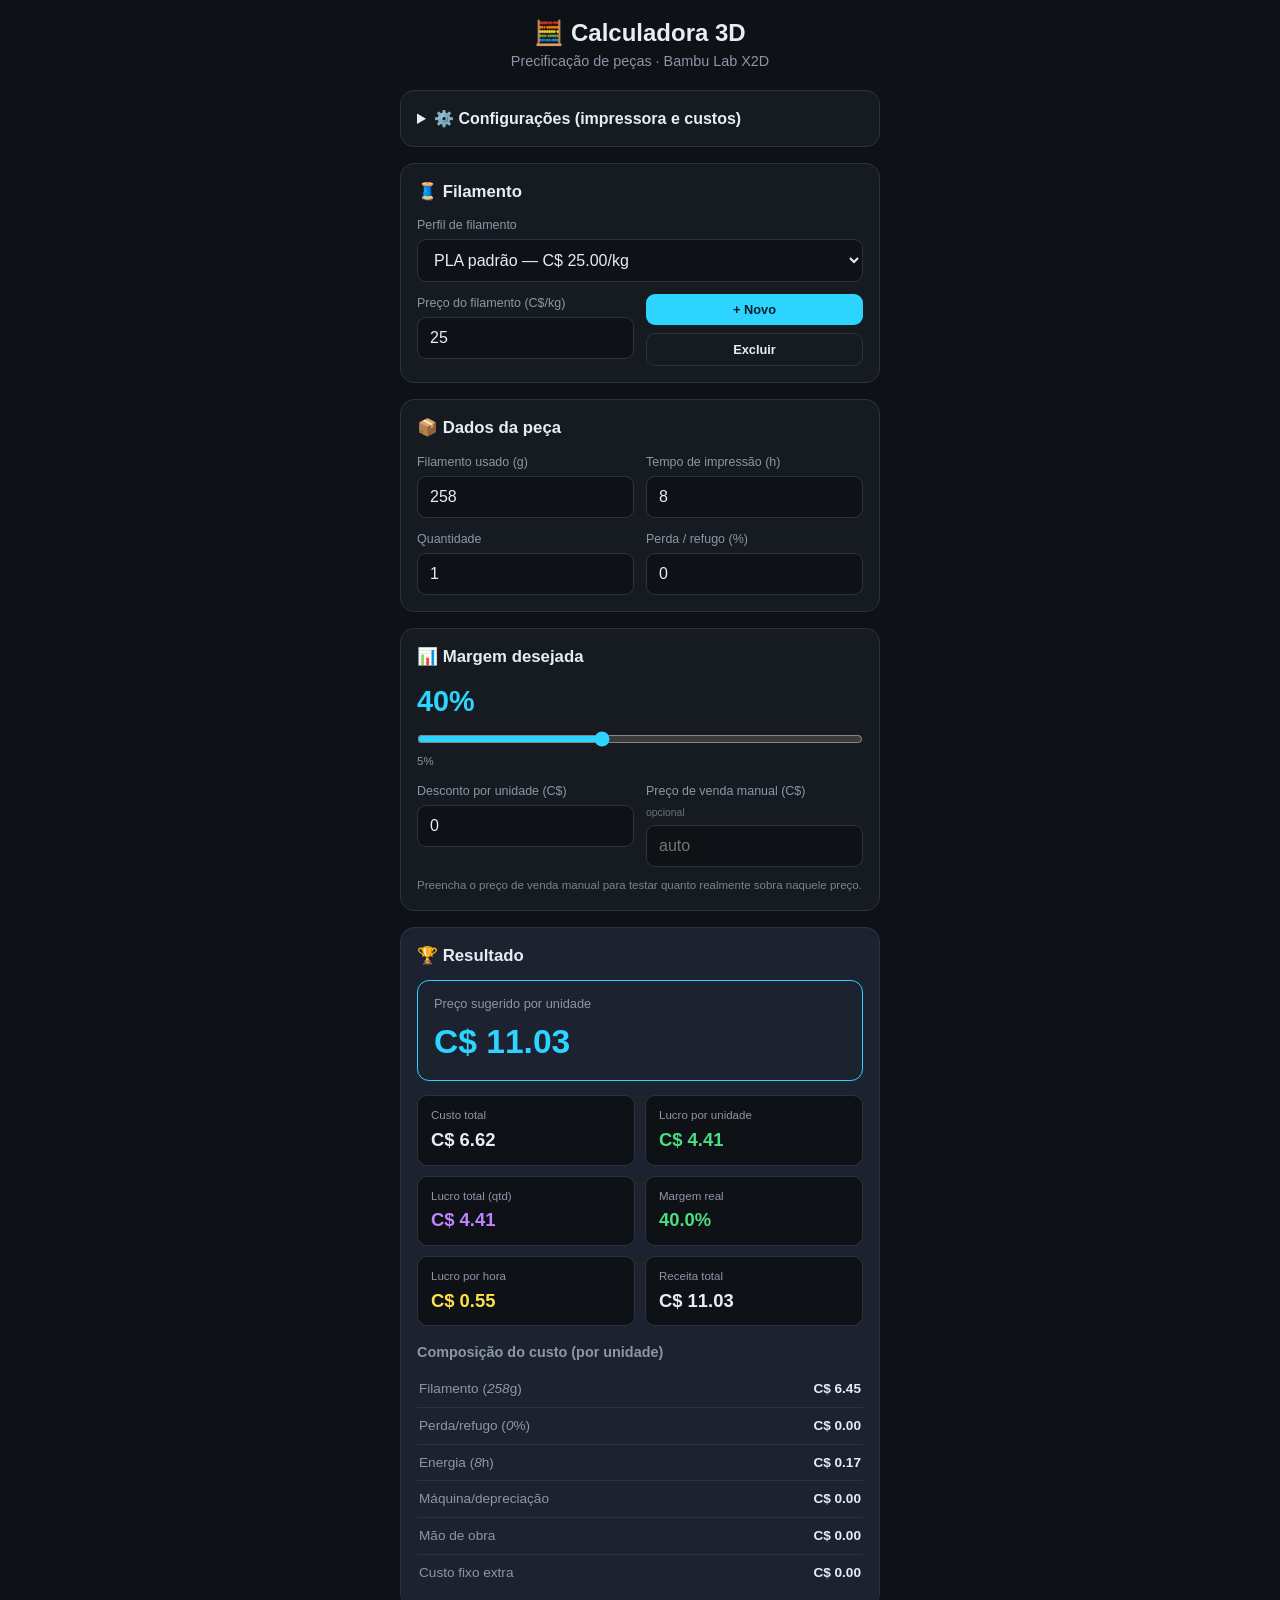
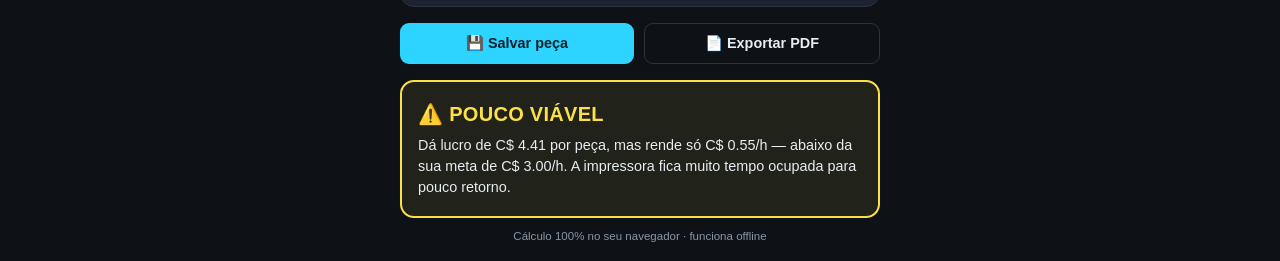
==== calculadora.html @ a9a71334 "Add standalone single-file build (calculadora.html) Versão num arquivo só (HTML+CSS+JS inline) para " ====
<!DOCTYPE html>
<html lang="pt-BR">
<head>
<meta charset="UTF-8" />
<meta name="viewport" content="width=device-width, initial-scale=1.0" />
<meta name="theme-color" content="#0e1116" />
<title>Calculadora de Preço — Impressão 3D</title>
<style>
:root {
  --bg: #0e1116;
  --card: #161b22;
  --card2: #1c2230;
  --border: #2a3340;
  --txt: #e6edf3;
  --muted: #8b97a7;
  --accent: #2dd4ff;
  --verde: #4ade80;
  --roxo: #c084fc;
  --amarelo: #fde047;
  --vermelho: #f87171;
}

* { box-sizing: border-box; margin: 0; padding: 0; }

body {
  font-family: -apple-system, "Segoe UI", Roboto, sans-serif;
  background: var(--bg);
  color: var(--txt);
  line-height: 1.45;
  padding: 16px;
}

.app { max-width: 480px; margin: 0 auto; }

.topbar { text-align: center; margin-bottom: 18px; }
.topbar h1 { font-size: 1.5rem; }
.topbar .sub { color: var(--muted); font-size: .9rem; }

.card {
  background: var(--card);
  border: 1px solid var(--border);
  border-radius: 14px;
  padding: 16px;
  margin-bottom: 16px;
}

.card h2 { font-size: 1.05rem; margin-bottom: 12px; }
.card h3 { font-size: .9rem; margin: 16px 0 8px; color: var(--muted); }

summary { cursor: pointer; font-weight: 600; }
.config[open] summary { margin-bottom: 12px; }

.grid {
  display: grid;
  grid-template-columns: 1fr 1fr;
  gap: 12px;
}

label {
  display: flex;
  flex-direction: column;
  font-size: .78rem;
  color: var(--muted);
  gap: 5px;
}
label.full { grid-column: 1 / -1; margin-bottom: 12px; }
label small { color: var(--muted); opacity: .7; }

input[type="number"], select {
  background: var(--bg);
  border: 1px solid var(--border);
  border-radius: 9px;
  padding: 11px 12px;
  color: var(--txt);
  font-size: 1rem;
  width: 100%;
}
input:focus, select:focus { outline: none; border-color: var(--accent); }

.hint { font-size: .72rem; color: var(--muted); margin-top: 10px; opacity: .85; }

.margem-valor { font-size: 1.8rem; font-weight: 700; color: var(--accent); }
input[type="range"] { width: 100%; margin: 8px 0 2px; accent-color: var(--accent); }
.range-min { font-size: .72rem; color: var(--muted); margin-bottom: 12px; }

.btn-col { display: flex; flex-direction: column; gap: 8px; justify-content: flex-end; }
.btn {
  background: var(--accent);
  color: #04222b;
  border: none;
  border-radius: 9px;
  padding: 11px 14px;
  font-size: .9rem;
  font-weight: 700;
  cursor: pointer;
}
.btn.ghost { background: transparent; color: var(--txt); border: 1px solid var(--border); }
.btn.small { padding: 8px 10px; font-size: .8rem; }

.acoes { display: flex; gap: 10px; margin-bottom: 16px; }
.acoes .btn { flex: 1; }

.resultado { background: var(--card2); }

.preco-box {
  border: 1.5px solid var(--accent);
  border-radius: 12px;
  padding: 14px 16px;
  margin-bottom: 14px;
  display: flex;
  flex-direction: column;
  gap: 4px;
}
.preco-label { font-size: .8rem; color: var(--muted); }
.preco-valor { font-size: 2.1rem; font-weight: 800; color: var(--accent); }

.metricas { display: grid; grid-template-columns: 1fr 1fr; gap: 10px; }
.metrica {
  background: var(--bg);
  border: 1px solid var(--border);
  border-radius: 10px;
  padding: 11px 13px;
  display: flex;
  flex-direction: column;
  gap: 3px;
}
.metrica span { font-size: .72rem; color: var(--muted); }
.metrica strong { font-size: 1.15rem; }
.verde { color: var(--verde); }
.roxo { color: var(--roxo); }
.amarelo { color: var(--amarelo); }

.breakdown { list-style: none; }
.breakdown li {
  display: flex;
  justify-content: space-between;
  padding: 8px 2px;
  border-bottom: 1px solid var(--border);
  font-size: .85rem;
}
.breakdown li span { color: var(--muted); }
.breakdown li:last-child { border-bottom: none; }

.catalogo { list-style: none; }
.catalogo li {
  display: flex;
  align-items: center;
  justify-content: space-between;
  gap: 8px;
  padding: 10px 2px;
  border-bottom: 1px solid var(--border);
  font-size: .85rem;
}
.catalogo li:last-child { border-bottom: none; }
.catalogo .cat-info { flex: 1; min-width: 0; }
.catalogo .cat-nome { font-weight: 600; }
.catalogo .cat-sub { font-size: .72rem; color: var(--muted); }
.catalogo .cat-actions { display: flex; gap: 6px; }
.catalogo button {
  background: transparent; border: 1px solid var(--border);
  color: var(--txt); border-radius: 7px; padding: 5px 9px;
  font-size: .75rem; cursor: pointer;
}

/* VEREDITO */
.veredito {
  border-radius: 14px;
  padding: 18px 16px;
  margin-bottom: 10px;
  display: flex;
  flex-direction: column;
  gap: 6px;
  border: 2px solid var(--border);
  background: var(--card);
}
.vd-tag { font-size: 1.25rem; font-weight: 800; letter-spacing: .3px; }
.vd-msg { font-size: .9rem; color: var(--txt); }
.veredito.ok { border-color: var(--verde); background: rgba(74,222,128,.08); }
.veredito.ok .vd-tag { color: var(--verde); }
.veredito.warn { border-color: var(--amarelo); background: rgba(253,224,71,.08); }
.veredito.warn .vd-tag { color: var(--amarelo); }
.veredito.bad { border-color: var(--vermelho); background: rgba(248,113,113,.10); }
.veredito.bad .vd-tag { color: var(--vermelho); }

.rodape { text-align: center; color: var(--muted); font-size: .72rem; margin-top: 8px; }

@media print {
  body { background: #fff; color: #000; }
  .no-print, summary, input[type="range"] { display: none !important; }
  .card, .veredito { border-color: #ccc; background: #fff; }
  .preco-valor, .accent, .verde, .roxo, .amarelo { color: #000 !important; }
  .config { display: none; }
}

</style>
</head>
<body>
  <main class="app">
    <header class="topbar">
      <h1>🧮 Calculadora 3D</h1>
      <p class="sub">Precificação de peças · <span id="printerNome">Bambu Lab</span></p>
    </header>

    <!-- CONFIGURAÇÕES -->
    <details class="card config">
      <summary>⚙️ Configurações (impressora e custos)</summary>

      <label class="full">Impressora (preset de potência)
        <select id="printer">
          <option value="90">Bambu Lab A1 mini (~90 W)</option>
          <option value="95">Bambu Lab A1 (~95 W)</option>
          <option value="110">Bambu Lab P1P / P1S (~110 W)</option>
          <option value="120">Bambu Lab X1 / X1-Carbon (~120 W)</option>
          <option value="140" selected>Bambu Lab X2D — bico duplo (~140 W estim.)</option>
          <option value="150">Bambu Lab H2D (~150 W)</option>
          <option value="custom">Personalizado…</option>
        </select>
      </label>

      <div class="grid">
        <label>Potência média (W)
          <input id="potencia" type="number" step="1" value="140" />
        </label>
        <label>Tarifa de energia (C$/kWh)
          <input id="tarifa" type="number" step="0.01" value="0.15" />
        </label>
        <label>Depreciação da máquina (C$/h)
          <input id="maquinaHora" type="number" step="0.01" value="0" />
        </label>
        <label>Mão de obra / pós-processo (C$)
          <input id="maoObra" type="number" step="0.01" value="0" />
        </label>
        <label>Custo fixo extra (C$)
          <input id="fixoExtra" type="number" step="0.01" value="0" />
        </label>
        <label>Meta de lucro por hora (C$/h)
          <input id="metaHora" type="number" step="0.50" value="3.00" />
        </label>
      </div>
      <p class="hint">A potência é a média durante a impressão (não o pico). Ajuste se medir o consumo real da sua Bambu Lab.</p>
    </details>

    <!-- FILAMENTO -->
    <section class="card">
      <h2>🧵 Filamento</h2>
      <label class="full">Perfil de filamento
        <select id="filamentoPerfil"></select>
      </label>
      <div class="grid">
        <label>Preço do filamento (C$/kg)
          <input id="precoKg" type="number" step="0.01" value="25.00" />
        </label>
        <div class="btn-col">
          <button type="button" id="novoFilamento" class="btn small">+ Novo</button>
          <button type="button" id="excluirFilamento" class="btn small ghost">Excluir</button>
        </div>
      </div>
    </section>

    <!-- DADOS DA PEÇA -->
    <section class="card">
      <h2>📦 Dados da peça</h2>
      <div class="grid">
        <label>Filamento usado (g)
          <input id="filamento" type="number" step="0.1" value="258" />
        </label>
        <label>Tempo de impressão (h)
          <input id="tempo" type="number" step="0.1" value="8" />
        </label>
        <label>Quantidade
          <input id="quantidade" type="number" step="1" value="1" />
        </label>
        <label>Perda / refugo (%)
          <input id="perda" type="number" step="0.1" value="0" />
        </label>
      </div>
    </section>

    <!-- MARGEM -->
    <section class="card">
      <h2>📊 Margem desejada</h2>
      <div class="margem-valor"><span id="margemLabel">40</span>%</div>
      <input id="margem" type="range" min="5" max="90" step="1" value="40" />
      <div class="range-min">5%</div>
      <div class="grid">
        <label>Desconto por unidade (C$)
          <input id="desconto" type="number" step="0.01" value="0" />
        </label>
        <label>Preço de venda manual (C$) <small>opcional</small>
          <input id="precoManual" type="number" step="0.01" value="" placeholder="auto" />
        </label>
      </div>
      <p class="hint">Preencha o preço de venda manual para testar quanto realmente sobra naquele preço.</p>
    </section>

    <!-- RESULTADO -->
    <section class="card resultado">
      <h2>🏆 Resultado</h2>
      <div class="preco-box">
        <span class="preco-label">Preço sugerido por unidade</span>
        <span class="preco-valor" id="precoUnid">R$ 0,00</span>
      </div>

      <div class="metricas">
        <div class="metrica">
          <span>Custo total</span>
          <strong id="custoTotal">R$ 0,00</strong>
        </div>
        <div class="metrica">
          <span>Lucro por unidade</span>
          <strong class="verde" id="lucroUnid">R$ 0,00</strong>
        </div>
        <div class="metrica">
          <span>Lucro total (qtd)</span>
          <strong class="roxo" id="lucroTotal">R$ 0,00</strong>
        </div>
        <div class="metrica">
          <span>Margem real</span>
          <strong class="verde" id="margemReal">0%</strong>
        </div>
        <div class="metrica">
          <span>Lucro por hora</span>
          <strong class="amarelo" id="lucroHora">R$ 0,00</strong>
        </div>
        <div class="metrica">
          <span>Receita total</span>
          <strong id="receitaTotal">R$ 0,00</strong>
        </div>
      </div>

      <h3>Composição do custo (por unidade)</h3>
      <ul class="breakdown">
        <li><span>Filamento (<i id="bdFilG">0</i>g)</span><b id="bdFil">R$ 0,00</b></li>
        <li><span>Perda/refugo (<i id="bdPerdaP">0</i>%)</span><b id="bdPerda">R$ 0,00</b></li>
        <li><span>Energia (<i id="bdEnergiaH">0</i>h)</span><b id="bdEnergia">R$ 0,00</b></li>
        <li><span>Máquina/depreciação</span><b id="bdMaquina">R$ 0,00</b></li>
        <li><span>Mão de obra</span><b id="bdMao">R$ 0,00</b></li>
        <li><span>Custo fixo extra</span><b id="bdFixo">R$ 0,00</b></li>
      </ul>
    </section>

    <!-- AÇÕES -->
    <section class="acoes no-print">
      <button type="button" id="salvarPeca" class="btn">💾 Salvar peça</button>
      <button type="button" id="exportarPdf" class="btn ghost">📄 Exportar PDF</button>
    </section>

    <!-- CATÁLOGO -->
    <section class="card no-print" id="catalogoCard" hidden>
      <h2>📚 Catálogo de peças</h2>
      <ul class="catalogo" id="catalogo"></ul>
    </section>

    <!-- VEREDITO / RODAPÉ -->
    <footer class="veredito" id="veredito">
      <span class="vd-tag" id="vdTag">—</span>
      <span class="vd-msg" id="vdMsg">Preencha os dados para ver o veredito.</span>
    </footer>
    <p class="rodape">Cálculo 100% no seu navegador · funciona offline</p>
  </main>

  <script>
// Calculadora de precificação para impressão 3D — Bambu Lab
// Lógica de custo reconstruída do app de referência + veredito de viabilidade.

const $ = (id) => document.getElementById(id);

const FIELDS = [
  "potencia", "tarifa", "maquinaHora", "maoObra", "fixoExtra", "metaHora",
  "precoKg", "filamento", "tempo", "quantidade", "perda", "margem",
  "desconto", "precoManual",
];

const LS_FIL = "calc3d_filaments_cad";
const LS_PECAS = "calc3d_pecas_cad";
const LS_STATE = "calc3d_state_cad";

// Moeda em dólar canadense (CAD)
const money = (v) =>
  "C$ " + v.toLocaleString("en-CA", { minimumFractionDigits: 2, maximumFractionDigits: 2 });
const num = (id) => parseFloat($(id).value) || 0;
const load = (k, def) => { try { return JSON.parse(localStorage.getItem(k)) ?? def; } catch { return def; } };
const save = (k, v) => { try { localStorage.setItem(k, JSON.stringify(v)); } catch {} };
const uid = () => Math.random().toString(36).slice(2, 9);

// ---------------------------------------------------------------- cálculo ----
function calcular() {
  const precoKg = num("precoKg");
  const potenciaW = num("potencia");
  const tarifa = num("tarifa");
  const maquinaHora = num("maquinaHora");
  const maoObra = num("maoObra");
  const fixoExtra = num("fixoExtra");
  const metaHora = num("metaHora");

  const filamentoG = num("filamento");
  const tempoH = num("tempo");
  const qtd = Math.max(1, num("quantidade"));
  const perdaP = num("perda");
  const margemP = num("margem");
  const desconto = num("desconto");
  const precoManual = parseFloat($("precoManual").value);

  $("margemLabel").textContent = margemP;

  // custos por unidade
  const custoFilamento = (filamentoG / 1000) * precoKg;
  const custoPerda = custoFilamento * (perdaP / 100);
  const custoEnergia = (potenciaW / 1000) * tempoH * tarifa;
  const custoMaquina = maquinaHora * tempoH;
  const custoTotal =
    custoFilamento + custoPerda + custoEnergia + custoMaquina + maoObra + fixoExtra;

  // preço: manual se preenchido, senão sugerido pela margem
  const margem = Math.min(margemP, 99.9) / 100;
  const precoSugerido = Math.max(0, custoTotal / (1 - margem) - desconto);
  const usandoManual = !isNaN(precoManual) && precoManual > 0;
  const precoUnid = usandoManual ? precoManual : precoSugerido;

  const lucroUnid = precoUnid - custoTotal;
  const lucroTotal = lucroUnid * qtd;
  const receitaTotal = precoUnid * qtd;
  const margemReal = precoUnid > 0 ? (lucroUnid / precoUnid) * 100 : 0;
  const lucroHora = tempoH > 0 ? lucroUnid / tempoH : 0;

  // saída
  $("precoUnid").textContent = money(precoUnid);
  document.querySelector(".preco-label").textContent =
    usandoManual ? "Preço de venda (manual)" : "Preço sugerido por unidade";
  $("custoTotal").textContent = money(custoTotal);
  $("lucroUnid").textContent = money(lucroUnid);
  $("lucroTotal").textContent = money(lucroTotal);
  $("margemReal").textContent = margemReal.toFixed(1) + "%";
  $("lucroHora").textContent = money(lucroHora);
  $("receitaTotal").textContent = money(receitaTotal);
  $("lucroUnid").style.color = lucroUnid >= 0 ? "var(--verde)" : "var(--vermelho)";
  $("margemReal").style.color = margemReal >= 0 ? "var(--verde)" : "var(--vermelho)";

  $("bdFilG").textContent = filamentoG;
  $("bdFil").textContent = money(custoFilamento);
  $("bdPerdaP").textContent = perdaP;
  $("bdPerda").textContent = money(custoPerda);
  $("bdEnergiaH").textContent = tempoH;
  $("bdEnergia").textContent = money(custoEnergia);
  $("bdMaquina").textContent = money(custoMaquina);
  $("bdMao").textContent = money(maoObra);
  $("bdFixo").textContent = money(fixoExtra);

  veredito({ lucroUnid, lucroHora, metaHora, margemReal });
  persistirEstado();
}

// ------------------------------------------------------------- veredito ------
function veredito({ lucroUnid, lucroHora, metaHora, margemReal }) {
  const el = $("veredito"), tag = $("vdTag"), msg = $("vdMsg");
  el.classList.remove("ok", "warn", "bad");

  if (lucroUnid <= 0) {
    el.classList.add("bad");
    tag.textContent = "❌ INVIÁVEL";
    msg.textContent =
      `Nesse preço você teria prejuízo de ${money(Math.abs(lucroUnid))} por peça. ` +
      `O preço de venda não cobre o filamento + energia + custos. Aumente o preço ou reduza o custo.`;
  } else if (lucroHora < metaHora) {
    el.classList.add("warn");
    tag.textContent = "⚠️ POUCO VIÁVEL";
    msg.textContent =
      `Dá lucro de ${money(lucroUnid)} por peça, mas rende só ${money(lucroHora)}/h — ` +
      `abaixo da sua meta de ${money(metaHora)}/h. A impressora fica muito tempo ocupada para pouco retorno.`;
  } else {
    el.classList.add("ok");
    tag.textContent = "✅ VIÁVEL";
    msg.textContent =
      `Vale a pena fazer: lucro de ${money(lucroUnid)} por peça (${margemReal.toFixed(0)}% de margem) ` +
      `e ${money(lucroHora)}/h de impressão, acima da sua meta de ${money(metaHora)}/h.`;
  }
}

// ------------------------------------------------------- estado / persistir --
function persistirEstado() {
  const st = {};
  FIELDS.forEach((f) => (st[f] = $(f).value));
  st.printer = $("printer").value;
  save(LS_STATE, st);
}
function restaurarEstado() {
  const st = load(LS_STATE, null);
  if (!st) return;
  FIELDS.forEach((f) => { if (st[f] !== undefined) $(f).value = st[f]; });
  if (st.printer) $("printer").value = st.printer;
}

// ----------------------------------------------------------- filamentos ------
function filamentosDefault() {
  return [
    { id: uid(), nome: "PLA padrão", precoKg: 25 },
    { id: uid(), nome: "PETG", precoKg: 30 },
    { id: uid(), nome: "ABS", precoKg: 28 },
  ];
}
function renderFilamentos(selId) {
  const fils = load(LS_FIL, null) || (save(LS_FIL, filamentosDefault()), load(LS_FIL, []));
  const sel = $("filamentoPerfil");
  sel.innerHTML = "";
  fils.forEach((f) => {
    const o = document.createElement("option");
    o.value = f.id;
    o.textContent = `${f.nome} — ${money(f.precoKg)}/kg`;
    sel.appendChild(o);
  });
  if (selId) sel.value = selId;
  const atual = fils.find((f) => f.id === sel.value);
  if (atual) $("precoKg").value = atual.precoKg;
}
function novoFilamento() {
  const nome = prompt("Nome do filamento:");
  if (!nome) return;
  const preco = parseFloat((prompt("Preço por kg (C$):", "25") || "").replace(",", "."));
  if (!preco || preco <= 0) return;
  const fils = load(LS_FIL, []);
  const novo = { id: uid(), nome, precoKg: preco };
  fils.push(novo);
  save(LS_FIL, fils);
  renderFilamentos(novo.id);
  calcular();
}
function excluirFilamento() {
  const id = $("filamentoPerfil").value;
  let fils = load(LS_FIL, []);
  if (fils.length <= 1) return alert("Mantenha ao menos um filamento.");
  fils = fils.filter((f) => f.id !== id);
  save(LS_FIL, fils);
  renderFilamentos(fils[0].id);
  calcular();
}

// ------------------------------------------------------------- catálogo ------
function snapshot() {
  const st = {};
  FIELDS.forEach((f) => (st[f] = $(f).value));
  return st;
}
function salvarPeca() {
  const nome = prompt("Nome da peça:");
  if (!nome) return;
  const pecas = load(LS_PECAS, []);
  pecas.push({ id: uid(), nome, data: snapshot(), preco: $("precoUnid").textContent });
  save(LS_PECAS, pecas);
  renderCatalogo();
}
function renderCatalogo() {
  const pecas = load(LS_PECAS, []);
  const card = $("catalogoCard"), ul = $("catalogo");
  card.hidden = pecas.length === 0;
  ul.innerHTML = "";
  pecas.forEach((p) => {
    const li = document.createElement("li");
    li.innerHTML =
      `<div class="cat-info"><div class="cat-nome"></div><div class="cat-sub"></div></div>` +
      `<div class="cat-actions"><button data-act="load">Abrir</button><button data-act="del">Excluir</button></div>`;
    li.querySelector(".cat-nome").textContent = p.nome;
    li.querySelector(".cat-sub").textContent =
      `${p.data.filamento}g · ${p.data.tempo}h · ${p.preco}`;
    li.querySelector('[data-act="load"]').onclick = () => carregarPeca(p.id);
    li.querySelector('[data-act="del"]').onclick = () => excluirPeca(p.id);
    ul.appendChild(li);
  });
}
function carregarPeca(id) {
  const p = load(LS_PECAS, []).find((x) => x.id === id);
  if (!p) return;
  FIELDS.forEach((f) => { if (p.data[f] !== undefined) $(f).value = p.data[f]; });
  calcular();
  window.scrollTo({ top: 0, behavior: "smooth" });
}
function excluirPeca(id) {
  save(LS_PECAS, load(LS_PECAS, []).filter((x) => x.id !== id));
  renderCatalogo();
}

// --------------------------------------------------------------- eventos -----
$("printer").addEventListener("change", (e) => {
  const v = e.target.value;
  $("printerNome").textContent = e.target.selectedOptions[0].text.split(/\s+[—(]/)[0].trim();
  if (v !== "custom") { $("potencia").value = v; calcular(); }
});
$("filamentoPerfil").addEventListener("change", () => { renderFilamentos($("filamentoPerfil").value); calcular(); });
$("novoFilamento").addEventListener("click", novoFilamento);
$("excluirFilamento").addEventListener("click", excluirFilamento);
$("salvarPeca").addEventListener("click", salvarPeca);
$("exportarPdf").addEventListener("click", () => window.print());
FIELDS.forEach((id) => $(id).addEventListener("input", calcular));

// ----------------------------------------------------------------- init ------
restaurarEstado();
renderFilamentos($("filamentoPerfil").value);
renderCatalogo();
$("printerNome").textContent = $("printer").selectedOptions[0].text.split(/\s+[—(]/)[0].trim();
calcular();

// PWA (só registra em http/https; em file:// é ignorado)
if ("serviceWorker" in navigator && location.protocol.startsWith("http")) {
  navigator.serviceWorker.register("sw.js").catch(() => {});
}

</script>
</body>
</html>
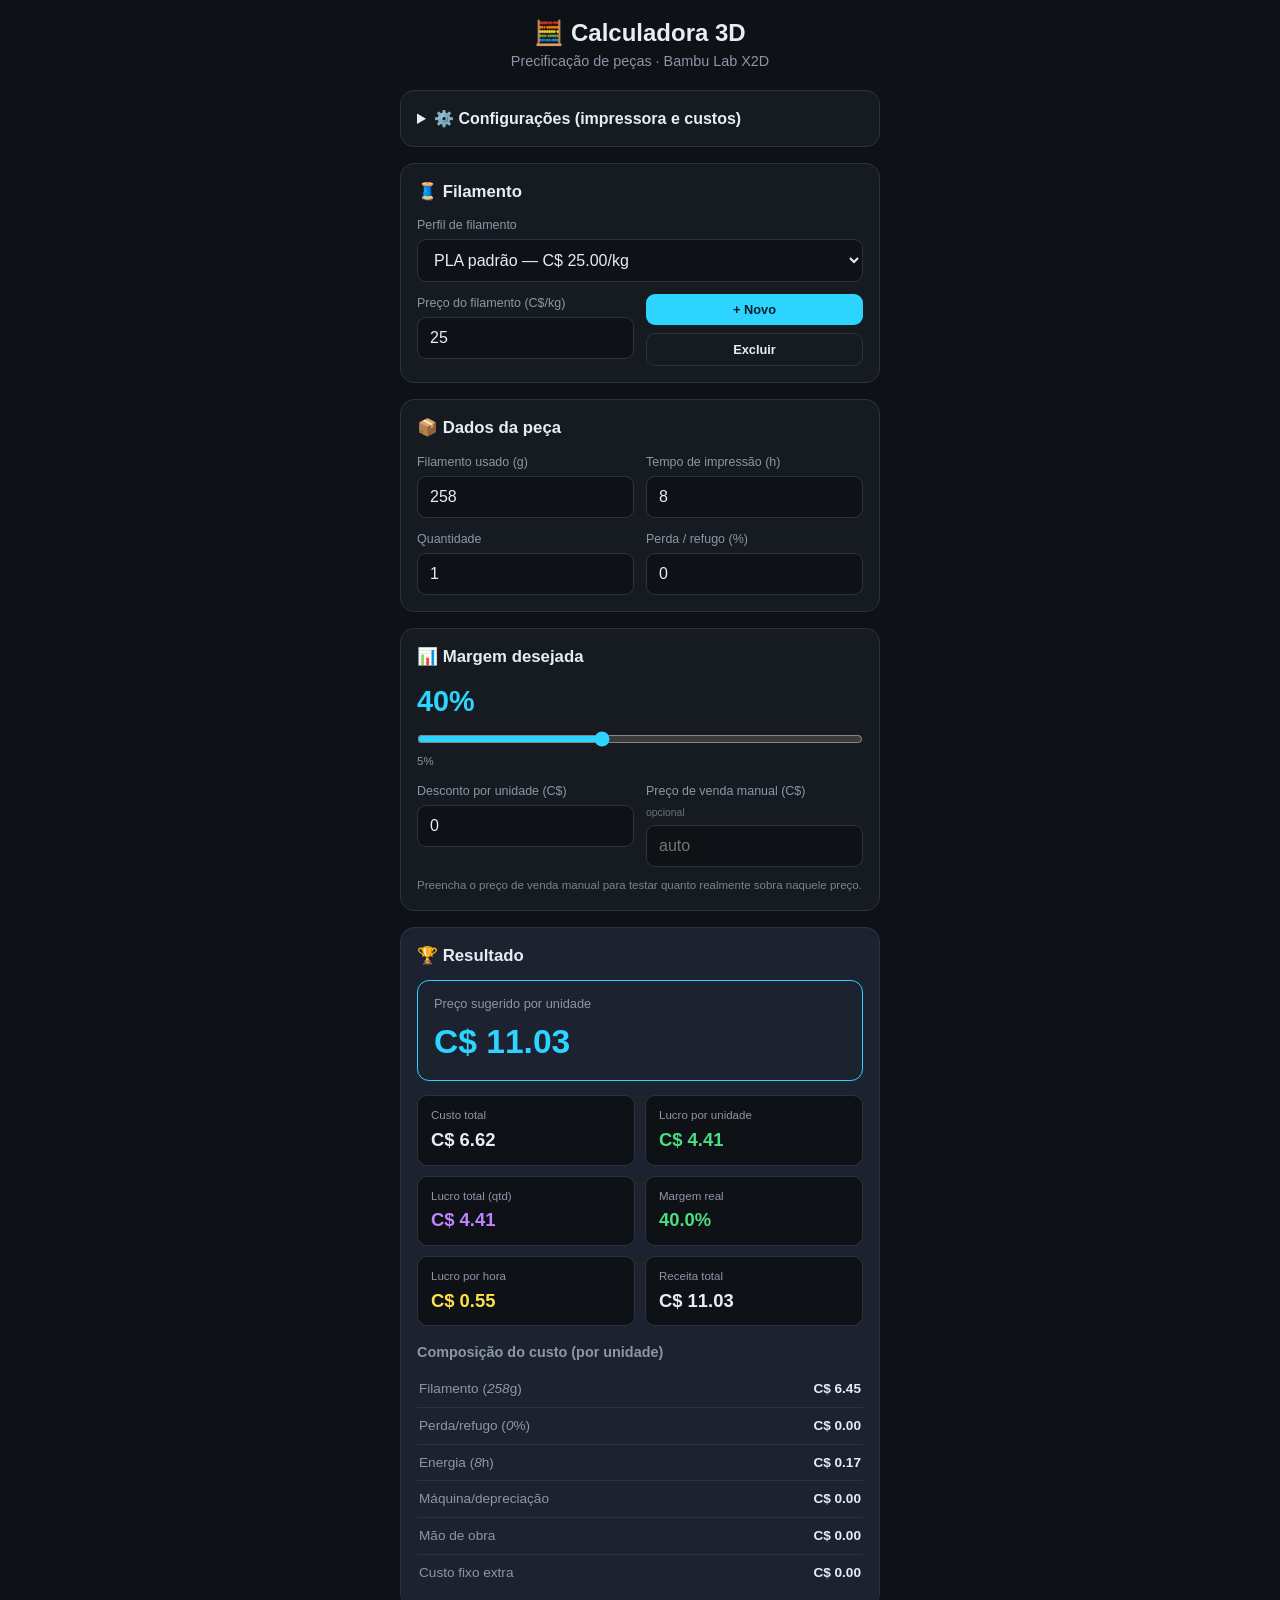
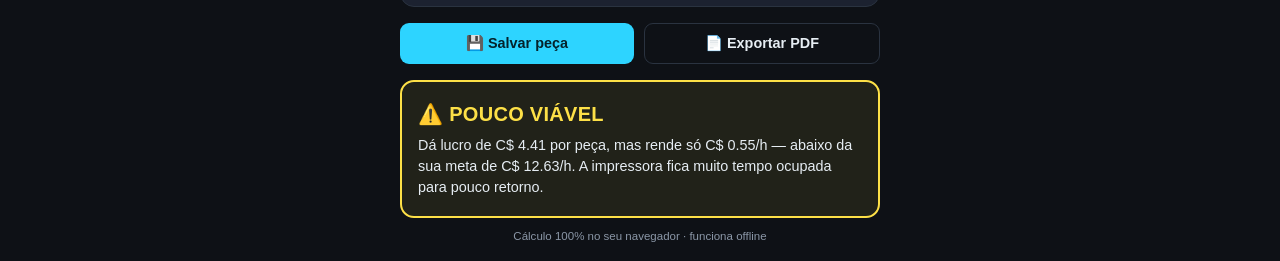
==== commit c2e0827b: "Derive hourly profit target from annual income goal - Nova secao Meta de renda: renda/ano + horas/me" ====
--- a/calculadora.html
+++ b/calculadora.html
@@ -233,10 +233,22 @@
         <label>Custo fixo extra (C$)
           <input id="fixoExtra" type="number" step="0.01" value="0" />
         </label>
-        <label>Meta de lucro por hora (C$/h)
-          <input id="metaHora" type="number" step="0.50" value="3.00" />
+        <label>Meta de lucro por hora (C$/h) <small>auto</small>
+          <input id="metaHora" type="number" step="0.50" value="12.63" />
         </label>
       </div>
+
+      <h3>🎯 Meta de renda (salário)</h3>
+      <div class="grid">
+        <label>Renda desejada por ano (C$)
+          <input id="rendaAno" type="number" step="1000" value="80000" />
+        </label>
+        <label>Horas de impressão por mês
+          <input id="horasMes" type="number" step="1" value="528" />
+        </label>
+      </div>
+      <p class="hint" id="metaInfo"></p>
+      <p class="hint">1 impressora 24h × 22 dias = 528 h/mês. Para uma fazenda de N máquinas, multiplique (ex.: 4 máquinas = 2112 h/mês). A meta de lucro/hora acima é calculada a partir disso.</p>
       <p class="hint">A potência é a média durante a impressão (não o pico). Ajuste se medir o consumo real da sua Bambu Lab.</p>
     </details>
 
@@ -367,6 +379,7 @@
 
 const FIELDS = [
   "potencia", "tarifa", "maquinaHora", "maoObra", "fixoExtra", "metaHora",
+  "rendaAno", "horasMes",
   "precoKg", "filamento", "tempo", "quantidade", "perda", "margem",
   "desconto", "precoManual",
 ];
@@ -476,6 +489,20 @@
   }
 }
 
+// ----------------------------------------------- meta de renda (salário) -----
+function atualizarMeta() {
+  const renda = num("rendaAno");
+  const horasAno = num("horasMes") * 12;
+  if (horasAno > 0 && renda > 0) {
+    const metaH = renda / horasAno;
+    $("metaHora").value = metaH.toFixed(2);
+    $("metaInfo").textContent =
+      `Para tirar ${money(renda)}/ano com ${num("horasMes")} h/mês de impressão, ` +
+      `cada hora precisa lucrar ${money(metaH)}/h.`;
+  }
+  calcular();
+}
+
 // ------------------------------------------------------- estado / persistir --
 function persistirEstado() {
   const st = {};
@@ -590,13 +617,15 @@
 $("salvarPeca").addEventListener("click", salvarPeca);
 $("exportarPdf").addEventListener("click", () => window.print());
 FIELDS.forEach((id) => $(id).addEventListener("input", calcular));
+$("rendaAno").addEventListener("input", atualizarMeta);
+$("horasMes").addEventListener("input", atualizarMeta);
 
 // ----------------------------------------------------------------- init ------
 restaurarEstado();
 renderFilamentos($("filamentoPerfil").value);
 renderCatalogo();
 $("printerNome").textContent = $("printer").selectedOptions[0].text.split(/\s+[—(]/)[0].trim();
-calcular();
+atualizarMeta();
 
 // PWA (só registra em http/https; em file:// é ignorado)
 if ("serviceWorker" in navigator && location.protocol.startsWith("http")) {
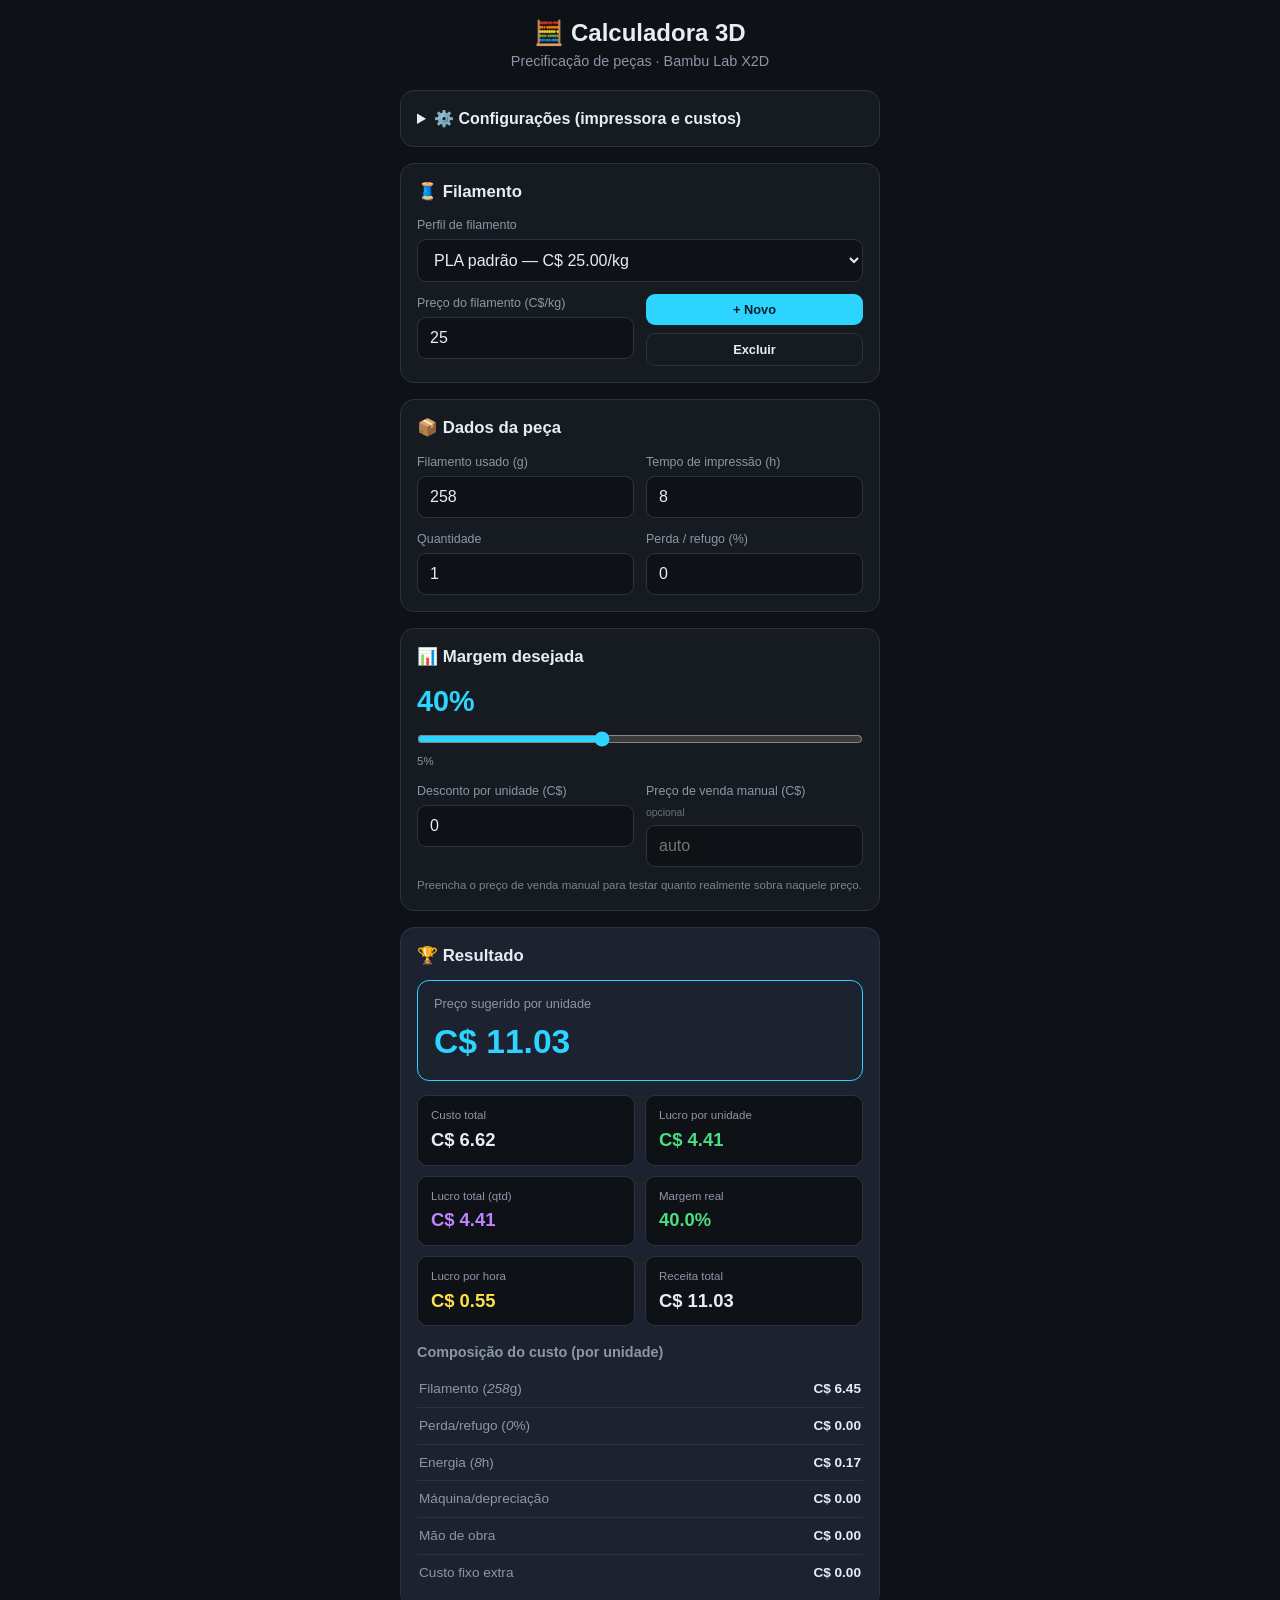
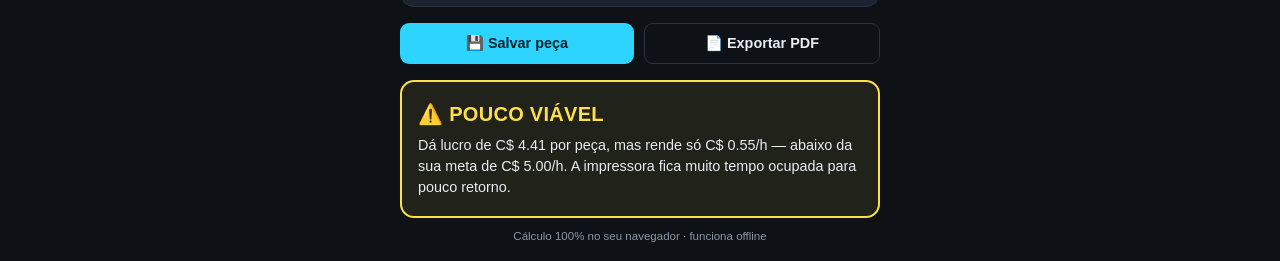
==== commit ea40d1a5: "Replace income-goal block with hourly target field + 3 scenario presets - Campo de lucro/hora com bo" ====
--- a/calculadora.html
+++ b/calculadora.html
@@ -100,6 +100,23 @@
 .acoes { display: flex; gap: 10px; margin-bottom: 16px; }
 .acoes .btn { flex: 1; }
 
+.cenarios { display: grid; grid-template-columns: 1fr 1fr 1fr; gap: 8px; }
+.cen {
+  background: var(--bg);
+  border: 1px solid var(--border);
+  border-radius: 10px;
+  padding: 10px 6px;
+  color: var(--txt);
+  cursor: pointer;
+  display: flex;
+  flex-direction: column;
+  gap: 2px;
+  align-items: center;
+}
+.cen b { color: var(--accent); font-size: 1rem; }
+.cen small { color: var(--muted); font-size: .68rem; }
+.cen.active { border-color: var(--accent); background: rgba(45, 212, 255, .12); }
+
 .resultado { background: var(--card2); }
 
 .preco-box {
@@ -233,22 +250,19 @@
         <label>Custo fixo extra (C$)
           <input id="fixoExtra" type="number" step="0.01" value="0" />
         </label>
-        <label>Meta de lucro por hora (C$/h) <small>auto</small>
-          <input id="metaHora" type="number" step="0.50" value="12.63" />
+        <label>Meta de lucro por hora (C$/h)
+          <input id="metaHora" type="number" step="0.50" value="5.00" />
         </label>
       </div>
 
-      <h3>🎯 Meta de renda (salário)</h3>
-      <div class="grid">
-        <label>Renda desejada por ano (C$)
-          <input id="rendaAno" type="number" step="1000" value="80000" />
-        </label>
-        <label>Horas de impressão por mês
-          <input id="horasMes" type="number" step="1" value="528" />
-        </label>
+      <h3>🎯 Cenários sugeridos de lucro/hora</h3>
+      <div class="cenarios">
+        <button type="button" class="cen" data-meta="3"><b>C$ 3/h</b><small>Produto comum</small></button>
+        <button type="button" class="cen" data-meta="5"><b>C$ 5/h</b><small>Produto bom</small></button>
+        <button type="button" class="cen" data-meta="8"><b>C$ 8/h</b><small>Premium</small></button>
       </div>
       <p class="hint" id="metaInfo"></p>
-      <p class="hint">1 impressora 24h × 22 dias = 528 h/mês. Para uma fazenda de N máquinas, multiplique (ex.: 4 máquinas = 2112 h/mês). A meta de lucro/hora acima é calculada a partir disso.</p>
+      <p class="hint">Clique num cenário ou digite sua meta. A projeção considera 1 máquina rodando 24h × 22 dias (6.336 h/ano), vendendo tudo.</p>
       <p class="hint">A potência é a média durante a impressão (não o pico). Ajuste se medir o consumo real da sua Bambu Lab.</p>
     </details>
 
@@ -379,10 +393,11 @@
 
 const FIELDS = [
   "potencia", "tarifa", "maquinaHora", "maoObra", "fixoExtra", "metaHora",
-  "rendaAno", "horasMes",
   "precoKg", "filamento", "tempo", "quantidade", "perda", "margem",
   "desconto", "precoManual",
 ];
+
+const HORAS_ANO = 24 * 22 * 12; // 1 máquina 24h × 22 dias = 6.336 h/ano
 
 const LS_FIL = "calc3d_filaments_cad";
 const LS_PECAS = "calc3d_pecas_cad";
@@ -460,6 +475,20 @@
   $("bdFixo").textContent = money(fixoExtra);
 
   veredito({ lucroUnid, lucroHora, metaHora, margemReal });
+
+  // projeção anual da meta + cenário ativo (referência: 1 máquina)
+  if (metaHora > 0) {
+    const porAno = metaHora * HORAS_ANO;
+    const maquinas = 80000 / porAno;
+    $("metaInfo").textContent =
+      `A ${money(metaHora)}/h, 1 máquina renderia ~${money(porAno)}/ano (vendendo tudo). ` +
+      `Para C$ 80.000/ano seriam ~${maquinas.toFixed(1)} máquinas.`;
+  } else {
+    $("metaInfo").textContent = "";
+  }
+  document.querySelectorAll(".cen").forEach((b) =>
+    b.classList.toggle("active", parseFloat(b.dataset.meta) === metaHora));
+
   persistirEstado();
 }
 
@@ -489,20 +518,6 @@
   }
 }
 
-// ----------------------------------------------- meta de renda (salário) -----
-function atualizarMeta() {
-  const renda = num("rendaAno");
-  const horasAno = num("horasMes") * 12;
-  if (horasAno > 0 && renda > 0) {
-    const metaH = renda / horasAno;
-    $("metaHora").value = metaH.toFixed(2);
-    $("metaInfo").textContent =
-      `Para tirar ${money(renda)}/ano com ${num("horasMes")} h/mês de impressão, ` +
-      `cada hora precisa lucrar ${money(metaH)}/h.`;
-  }
-  calcular();
-}
-
 // ------------------------------------------------------- estado / persistir --
 function persistirEstado() {
   const st = {};
@@ -617,15 +632,15 @@
 $("salvarPeca").addEventListener("click", salvarPeca);
 $("exportarPdf").addEventListener("click", () => window.print());
 FIELDS.forEach((id) => $(id).addEventListener("input", calcular));
-$("rendaAno").addEventListener("input", atualizarMeta);
-$("horasMes").addEventListener("input", atualizarMeta);
+document.querySelectorAll(".cen").forEach((b) =>
+  b.addEventListener("click", () => { $("metaHora").value = b.dataset.meta; calcular(); }));
 
 // ----------------------------------------------------------------- init ------
 restaurarEstado();
 renderFilamentos($("filamentoPerfil").value);
 renderCatalogo();
 $("printerNome").textContent = $("printer").selectedOptions[0].text.split(/\s+[—(]/)[0].trim();
-atualizarMeta();
+calcular();
 
 // PWA (só registra em http/https; em file:// é ignorado)
 if ("serviceWorker" in navigator && location.protocol.startsWith("http")) {
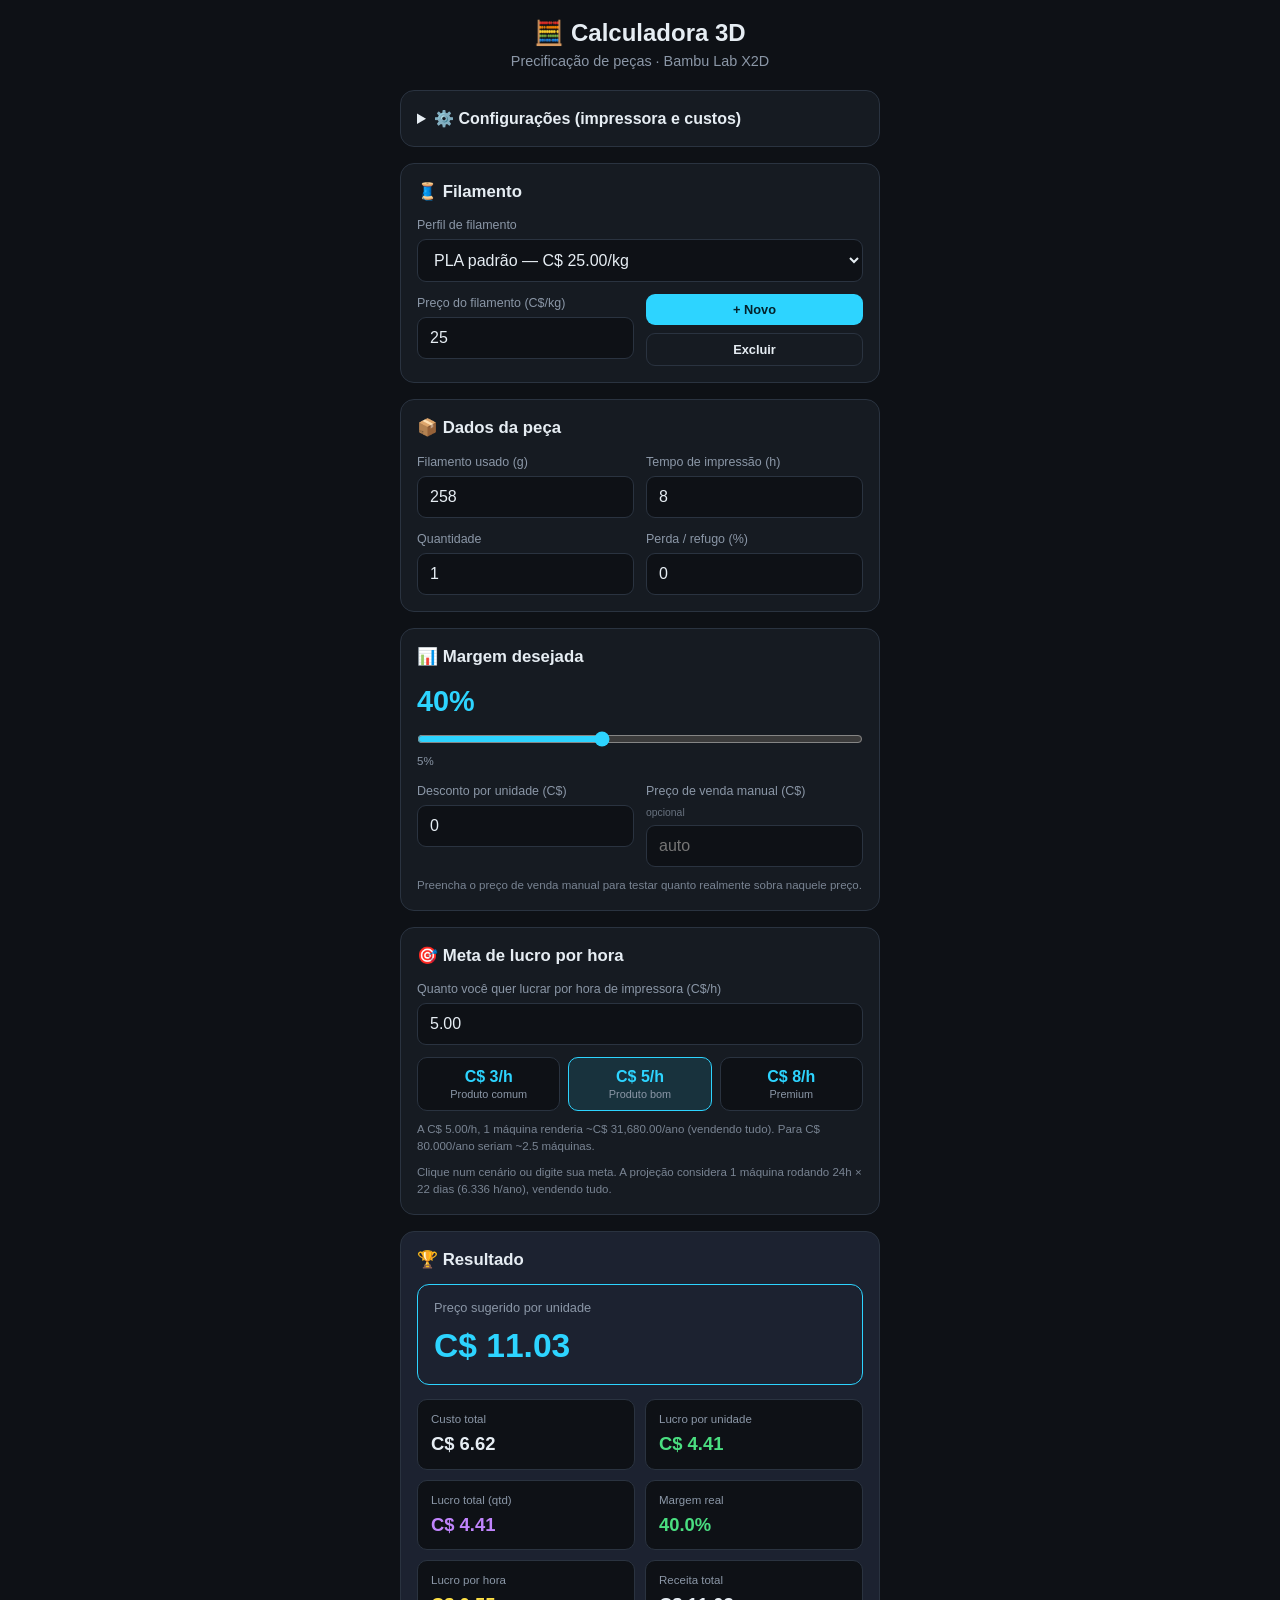
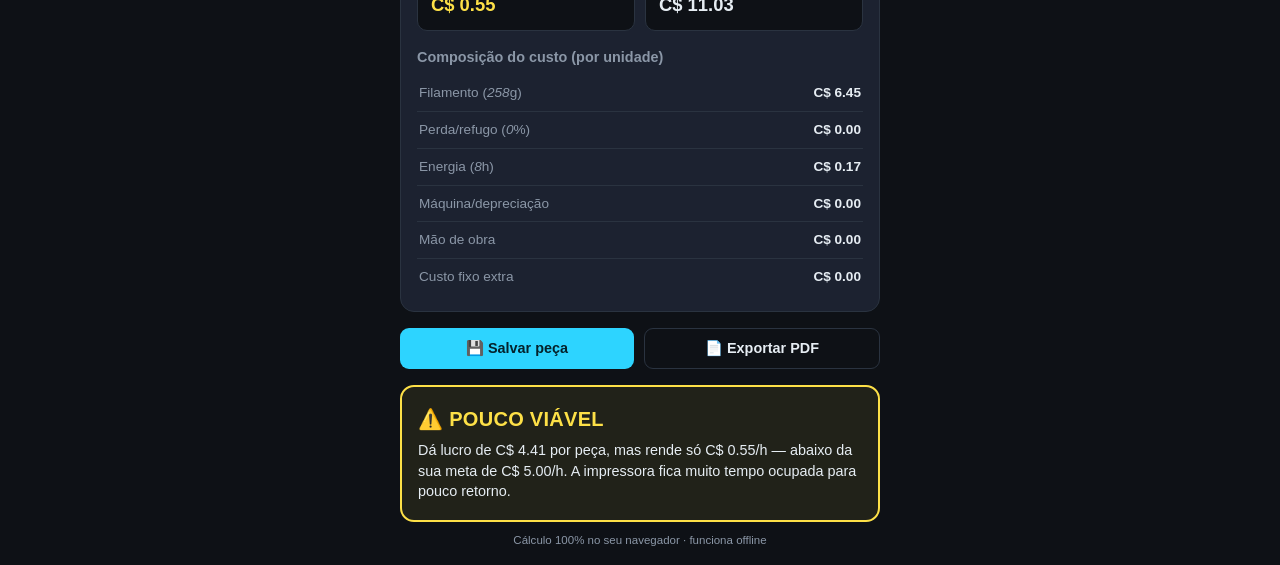
==== commit b96ab5b0: "Move hourly profit target out of collapsed config into visible section O campo de meta/hora e os 3 c" ====
--- a/calculadora.html
+++ b/calculadora.html
@@ -250,19 +250,7 @@
         <label>Custo fixo extra (C$)
           <input id="fixoExtra" type="number" step="0.01" value="0" />
         </label>
-        <label>Meta de lucro por hora (C$/h)
-          <input id="metaHora" type="number" step="0.50" value="5.00" />
-        </label>
       </div>
-
-      <h3>🎯 Cenários sugeridos de lucro/hora</h3>
-      <div class="cenarios">
-        <button type="button" class="cen" data-meta="3"><b>C$ 3/h</b><small>Produto comum</small></button>
-        <button type="button" class="cen" data-meta="5"><b>C$ 5/h</b><small>Produto bom</small></button>
-        <button type="button" class="cen" data-meta="8"><b>C$ 8/h</b><small>Premium</small></button>
-      </div>
-      <p class="hint" id="metaInfo"></p>
-      <p class="hint">Clique num cenário ou digite sua meta. A projeção considera 1 máquina rodando 24h × 22 dias (6.336 h/ano), vendendo tudo.</p>
       <p class="hint">A potência é a média durante a impressão (não o pico). Ajuste se medir o consumo real da sua Bambu Lab.</p>
     </details>
 
@@ -317,6 +305,21 @@
         </label>
       </div>
       <p class="hint">Preencha o preço de venda manual para testar quanto realmente sobra naquele preço.</p>
+    </section>
+
+    <!-- META DE LUCRO/HORA -->
+    <section class="card">
+      <h2>🎯 Meta de lucro por hora</h2>
+      <label class="full">Quanto você quer lucrar por hora de impressora (C$/h)
+        <input id="metaHora" type="number" step="0.50" value="5.00" />
+      </label>
+      <div class="cenarios">
+        <button type="button" class="cen" data-meta="3"><b>C$ 3/h</b><small>Produto comum</small></button>
+        <button type="button" class="cen" data-meta="5"><b>C$ 5/h</b><small>Produto bom</small></button>
+        <button type="button" class="cen" data-meta="8"><b>C$ 8/h</b><small>Premium</small></button>
+      </div>
+      <p class="hint" id="metaInfo"></p>
+      <p class="hint">Clique num cenário ou digite sua meta. A projeção considera 1 máquina rodando 24h × 22 dias (6.336 h/ano), vendendo tudo.</p>
     </section>
 
     <!-- RESULTADO -->
